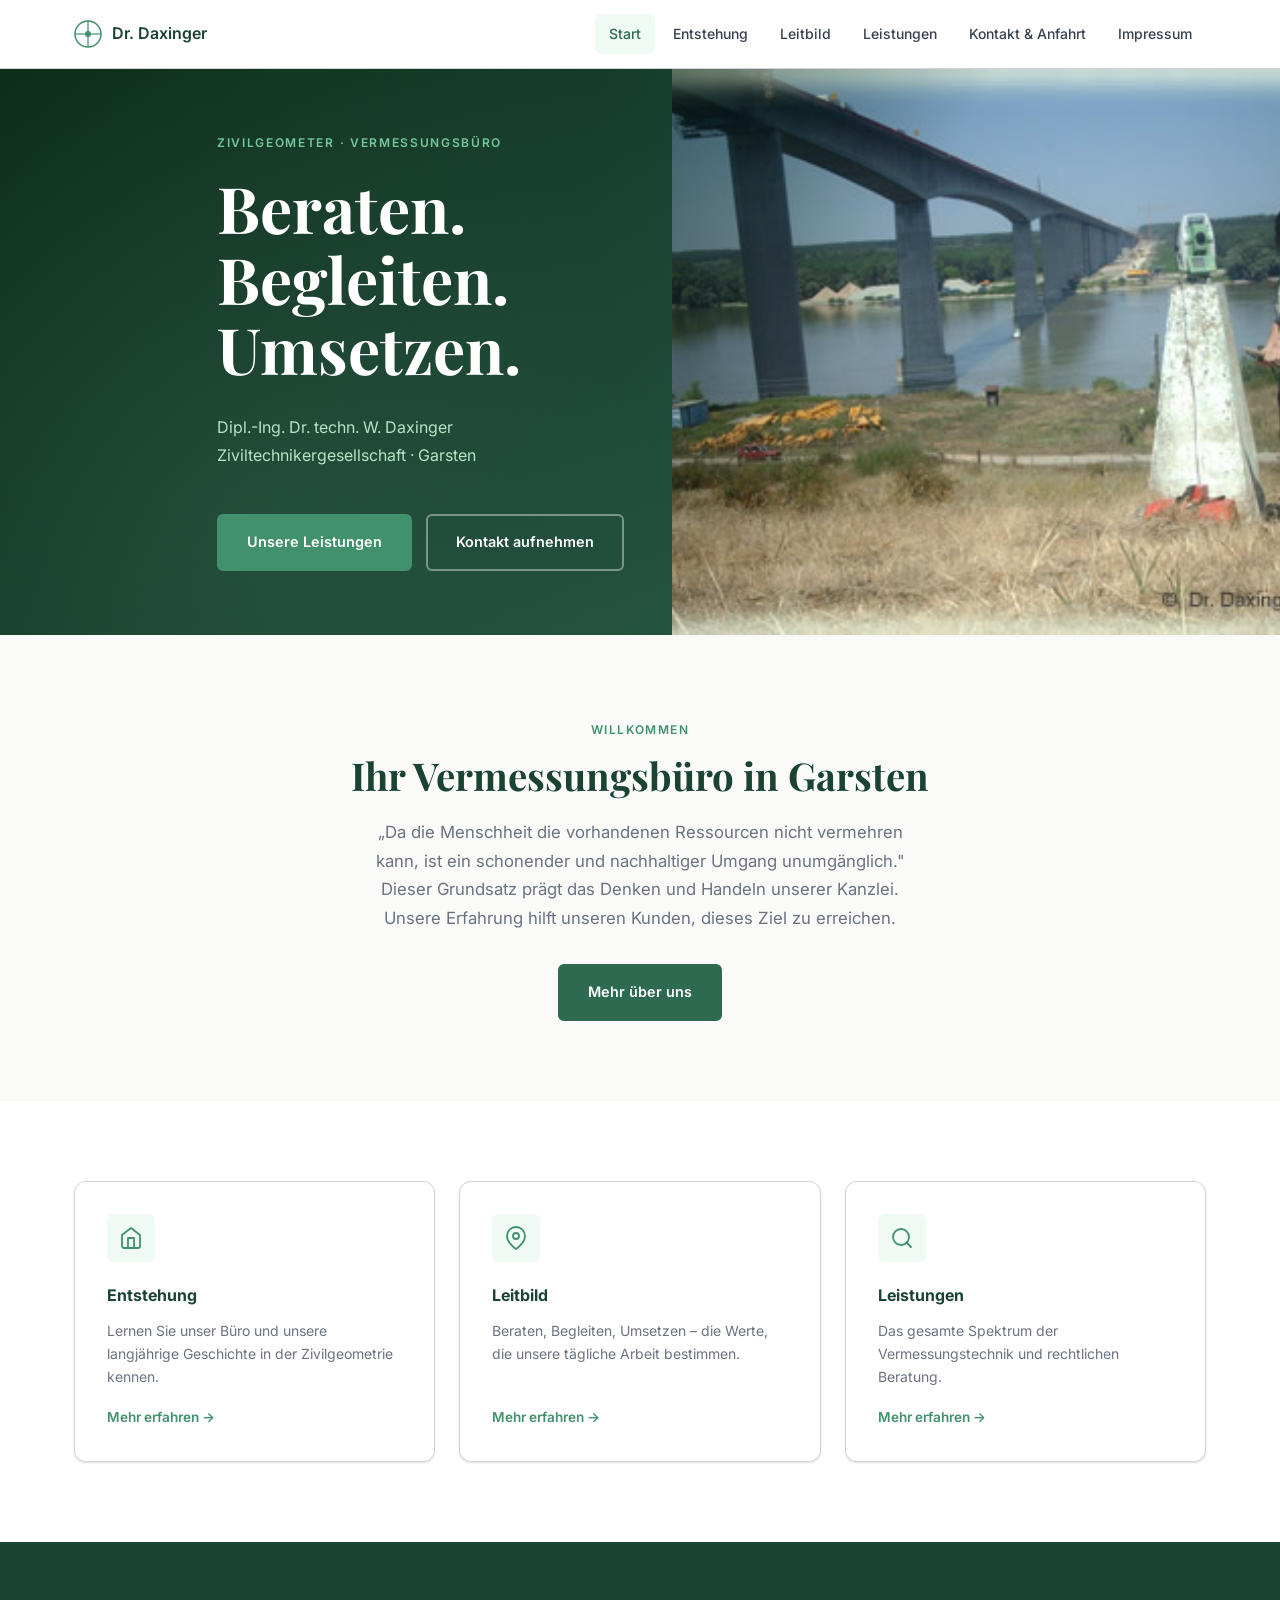
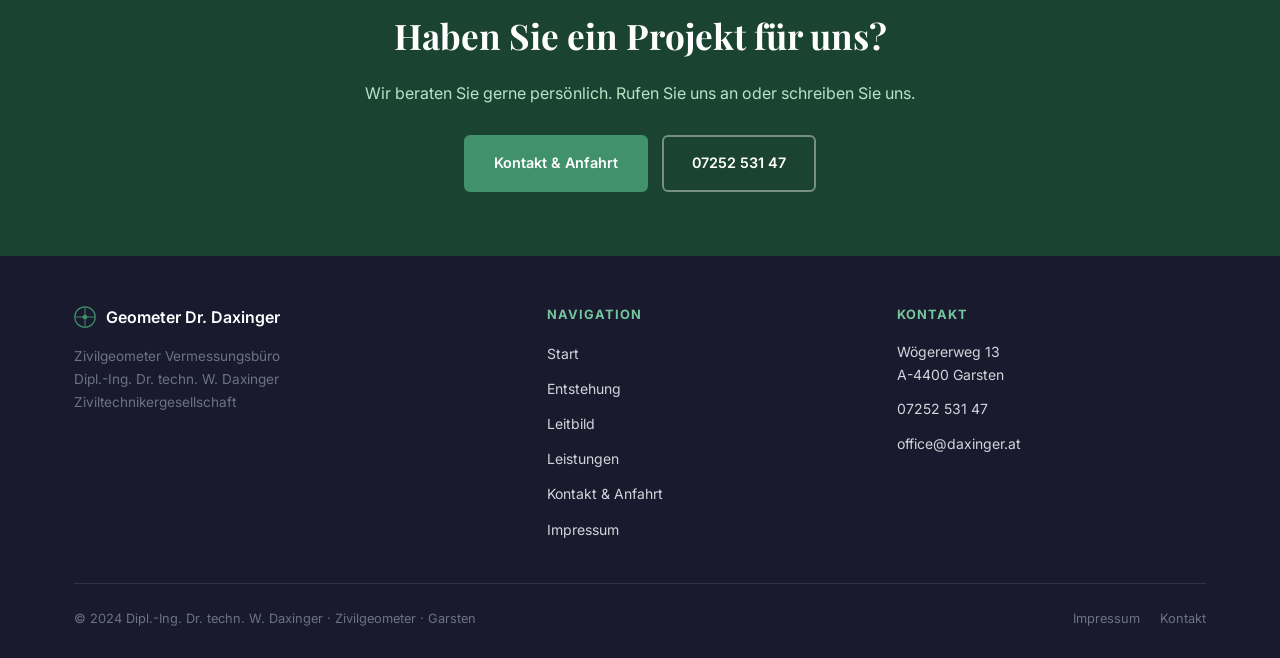
==== index.html @ 182a6be8 "Website Geometer Dr. Daxinger" ====
<!DOCTYPE html>
<html lang="de">
<head>
  <meta charset="UTF-8" />
  <meta name="viewport" content="width=device-width, initial-scale=1.0" />
  <title>Geometer Dr. Daxinger – Zivilgeometer & Vermessungsbüro Garsten</title>
  <meta name="description" content="Zivilgeometer Vermessungsbüro Dipl.-Ing. Dr. techn. W. Daxinger – Ziviltechnikergesellschaft, Wögererweg 13, A-4400 Garsten. Beraten · Begleiten · Umsetzen." />
  <link rel="preconnect" href="https://fonts.googleapis.com" />
  <link rel="preconnect" href="https://fonts.gstatic.com" crossorigin />
  <link href="https://fonts.googleapis.com/css2?family=Inter:wght@300;400;500;600;700&family=Playfair+Display:wght@600;700&display=swap" rel="stylesheet" />
  <link rel="stylesheet" href="style.css" />
</head>
<body>

  <!-- ===== NAVIGATION ===== -->
  <header class="site-header">
    <nav class="nav container">
      <a href="index.html" class="nav-logo">
        <span class="logo-icon">
          <svg width="28" height="28" viewBox="0 0 28 28" fill="none" xmlns="http://www.w3.org/2000/svg">
            <circle cx="14" cy="14" r="13" stroke="currentColor" stroke-width="1.5"/>
            <line x1="14" y1="1" x2="14" y2="27" stroke="currentColor" stroke-width="1.2"/>
            <line x1="1" y1="14" x2="27" y2="14" stroke="currentColor" stroke-width="1.2"/>
            <circle cx="14" cy="14" r="3" fill="currentColor"/>
          </svg>
        </span>
        <span class="logo-text">Dr. Daxinger</span>
      </a>
      <button class="nav-toggle" id="navToggle" aria-label="Menü öffnen">
        <span></span><span></span><span></span>
      </button>
      <ul class="nav-links" id="navLinks">
        <li><a href="index.html" class="active">Start</a></li>
        <li><a href="entstehung.html">Entstehung</a></li>
        <li><a href="leitbild.html">Leitbild</a></li>
        <li><a href="leistungen.html">Leistungen</a></li>
        <li><a href="kontakt.html">Kontakt & Anfahrt</a></li>
        <li><a href="impressum.html">Impressum</a></li>
      </ul>
    </nav>
  </header>

  <main>
    <!-- ===== HERO ===== -->
    <section class="hero">
      <div class="hero-bg"></div>
      <div class="hero-content">
        <p class="hero-label">Zivilgeometer · Vermessungsbüro</p>
        <h1 class="hero-title">Beraten.<br/>Begleiten.<br/>Umsetzen.</h1>
        <p class="hero-sub">
          Dipl.-Ing. Dr. techn. W. Daxinger<br/>
          Ziviltechnikergesellschaft · Garsten
        </p>
        <div class="hero-actions">
          <a href="leistungen.html" class="btn btn-primary">Unsere Leistungen</a>
          <a href="kontakt.html" class="btn btn-outline">Kontakt aufnehmen</a>
        </div>
      </div>
      <div class="hero-image-wrap">
        <img src="images/vermessung.jpg" alt="Vermessungsarbeiten an der Donaubrücke – Dr. Daxinger" class="hero-img" />
      </div>
    </section>

    <!-- ===== INTRO / LEITSATZ ===== -->
    <section class="section section-light">
      <div class="container section-center" style="margin-bottom:0;">
        <p class="section-label">Willkommen</p>
        <h2 class="section-title">Ihr Vermessungsbüro in Garsten</h2>
        <p class="section-intro">
          „Da die Menschheit die vorhandenen Ressourcen nicht vermehren kann, ist ein
          schonender und nachhaltiger Umgang unumgänglich." Dieser Grundsatz prägt das
          Denken und Handeln unserer Kanzlei. Unsere Erfahrung hilft unseren Kunden,
          dieses Ziel zu erreichen.
        </p>
        <div class="hero-actions" style="justify-content:center; margin-top:32px;">
          <a href="entstehung.html" class="btn btn-dark">Mehr über uns</a>
        </div>
      </div>
    </section>

    <!-- ===== QUICK LINKS ===== -->
    <section class="section">
      <div class="container">
        <div class="services-grid">
          <a href="entstehung.html" class="service-card">
            <div class="service-icon">
              <svg viewBox="0 0 24 24" fill="none" stroke="currentColor" stroke-width="1.8" stroke-linecap="round" stroke-linejoin="round">
                <path d="M3 9l9-7 9 7v11a2 2 0 0 1-2 2H5a2 2 0 0 1-2-2z"/><polyline points="9 22 9 12 15 12 15 22"/>
              </svg>
            </div>
            <h3>Entstehung</h3>
            <p>Lernen Sie unser Büro und unsere langjährige Geschichte in der Zivilgeometrie kennen.</p>
          </a>
          <a href="leitbild.html" class="service-card">
            <div class="service-icon">
              <svg viewBox="0 0 24 24" fill="none" stroke="currentColor" stroke-width="1.8" stroke-linecap="round" stroke-linejoin="round">
                <path d="M21 10c0 7-9 13-9 13s-9-6-9-13a9 9 0 0 1 18 0z"/><circle cx="12" cy="10" r="3"/>
              </svg>
            </div>
            <h3>Leitbild</h3>
            <p>Beraten, Begleiten, Umsetzen – die Werte, die unsere tägliche Arbeit bestimmen.</p>
          </a>
          <a href="leistungen.html" class="service-card">
            <div class="service-icon">
              <svg viewBox="0 0 24 24" fill="none" stroke="currentColor" stroke-width="1.8" stroke-linecap="round" stroke-linejoin="round">
                <circle cx="11" cy="11" r="8"/><line x1="21" y1="21" x2="16.65" y2="16.65"/>
              </svg>
            </div>
            <h3>Leistungen</h3>
            <p>Das gesamte Spektrum der Vermessungstechnik und rechtlichen Beratung.</p>
          </a>
        </div>
      </div>
    </section>

    <!-- ===== CTA ===== -->
    <section class="cta-strip">
      <div class="container">
        <h2>Haben Sie ein Projekt für uns?</h2>
        <p>Wir beraten Sie gerne persönlich. Rufen Sie uns an oder schreiben Sie uns.</p>
        <div class="hero-actions" style="justify-content:center;">
          <a href="kontakt.html" class="btn btn-primary">Kontakt & Anfahrt</a>
          <a href="tel:+4372525347" class="btn btn-outline">07252 531 47</a>
        </div>
      </div>
    </section>
  </main>

  <!-- ===== FOOTER ===== -->
  <footer class="site-footer">
    <div class="container">
      <div class="footer-top">
        <div class="footer-brand-block">
          <div class="footer-brand">
            <span class="logo-icon">
              <svg width="22" height="22" viewBox="0 0 28 28" fill="none" xmlns="http://www.w3.org/2000/svg">
                <circle cx="14" cy="14" r="13" stroke="currentColor" stroke-width="1.5"/>
                <line x1="14" y1="1" x2="14" y2="27" stroke="currentColor" stroke-width="1.2"/>
                <line x1="1" y1="14" x2="27" y2="14" stroke="currentColor" stroke-width="1.2"/>
                <circle cx="14" cy="14" r="3" fill="currentColor"/>
              </svg>
            </span>
            <span>Geometer Dr. Daxinger</span>
          </div>
          <p>
            Zivilgeometer Vermessungsbüro<br/>
            Dipl.-Ing. Dr. techn. W. Daxinger<br/>
            Ziviltechnikergesellschaft
          </p>
        </div>
        <div class="footer-col">
          <h4>Navigation</h4>
          <ul>
            <li><a href="index.html">Start</a></li>
            <li><a href="entstehung.html">Entstehung</a></li>
            <li><a href="leitbild.html">Leitbild</a></li>
            <li><a href="leistungen.html">Leistungen</a></li>
            <li><a href="kontakt.html">Kontakt & Anfahrt</a></li>
            <li><a href="impressum.html">Impressum</a></li>
          </ul>
        </div>
        <div class="footer-col">
          <h4>Kontakt</h4>
          <ul>
            <li><p>Wögererweg 13<br/>A-4400 Garsten</p></li>
            <li><a href="tel:+4372525347">07252 531 47</a></li>
            <li><a href="mailto:office@daxinger.at">office@daxinger.at</a></li>
          </ul>
        </div>
      </div>
      <div class="footer-bottom">
        <p class="footer-copy">© 2024 Dipl.-Ing. Dr. techn. W. Daxinger · Zivilgeometer · Garsten</p>
        <nav class="footer-nav">
          <a href="impressum.html">Impressum</a>
          <a href="kontakt.html">Kontakt</a>
        </nav>
      </div>
    </div>
  </footer>

  <script src="main.js"></script>
</body>
</html>
---- style.css ----
/* ===== CSS VARIABLES ===== */
:root {
  --green-900: #0d2b1a;
  --green-800: #1B4332;
  --green-700: #2d6a4f;
  --green-600: #40916c;
  --green-400: #74c69d;
  --green-200: #b7e4c7;
  --green-50:  #f0faf4;
  --cream:     #fafaf8;
  --white:     #ffffff;
  --gray-900:  #1a1a2e;
  --gray-700:  #374151;
  --gray-500:  #6b7280;
  --gray-300:  #d1d5db;
  --gray-100:  #f3f4f6;

  --font-body: 'Inter', system-ui, sans-serif;
  --font-display: 'Playfair Display', Georgia, serif;

  --radius-sm: 6px;
  --radius-md: 12px;
  --radius-lg: 20px;

  --shadow-sm: 0 1px 3px rgba(0,0,0,.08), 0 1px 2px rgba(0,0,0,.06);
  --shadow-md: 0 4px 16px rgba(0,0,0,.10);
  --shadow-lg: 0 10px 40px rgba(0,0,0,.14);

  --transition: 0.25s ease;
}

/* ===== RESET & BASE ===== */
*, *::before, *::after { box-sizing: border-box; margin: 0; padding: 0; }

html { scroll-behavior: smooth; font-size: 16px; }

body {
  font-family: var(--font-body);
  color: var(--gray-700);
  background: var(--white);
  line-height: 1.7;
  -webkit-font-smoothing: antialiased;
  display: flex;
  flex-direction: column;
  min-height: 100vh;
}

img { max-width: 100%; display: block; }
a  { text-decoration: none; color: inherit; }
address { font-style: normal; }

main { flex: 1 0 auto; }

/* ===== LAYOUT ===== */
.container {
  max-width: 1180px;
  margin: 0 auto;
  padding: 0 24px;
}

.section {
  padding: 80px 0;
}

.section-light { background: var(--cream); }
.section-dark  { background: var(--green-800); color: var(--white); }
.section-green { background: var(--green-900); color: var(--white); }

.section-center { text-align: center; max-width: 640px; margin: 0 auto 56px; }

.section-label {
  display: inline-block;
  font-size: 0.75rem;
  font-weight: 600;
  letter-spacing: .12em;
  text-transform: uppercase;
  color: var(--green-600);
  margin-bottom: 12px;
}
.section-label-light { color: var(--green-400); }

.section-title {
  font-family: var(--font-display);
  font-size: clamp(1.75rem, 3vw, 2.5rem);
  font-weight: 700;
  line-height: 1.2;
  color: var(--green-800);
  margin-bottom: 20px;
}
.section-title-light { color: var(--white); }

.section-intro {
  font-size: 1.05rem;
  color: var(--gray-500);
  max-width: 560px;
  margin: 0 auto;
}

/* ===== NAVIGATION ===== */
.site-header {
  position: sticky;
  top: 0;
  z-index: 100;
  background: rgba(255,255,255,0.95);
  backdrop-filter: blur(12px);
  -webkit-backdrop-filter: blur(12px);
  border-bottom: 1px solid var(--gray-300);
}

.nav {
  display: flex;
  align-items: center;
  justify-content: space-between;
  height: 68px;
}

.nav-logo {
  display: flex;
  align-items: center;
  gap: 10px;
  color: var(--green-800);
  font-weight: 600;
  font-size: 1rem;
}

.logo-icon {
  display: flex;
  align-items: center;
  color: var(--green-600);
}

.nav-links {
  display: flex;
  list-style: none;
  gap: 4px;
}

.nav-links a {
  display: block;
  padding: 8px 14px;
  border-radius: var(--radius-sm);
  font-size: 0.875rem;
  font-weight: 500;
  color: var(--gray-700);
  transition: background var(--transition), color var(--transition);
}
.nav-links a:hover,
.nav-links a.active {
  background: var(--green-50);
  color: var(--green-700);
}

.nav-toggle {
  display: none;
  flex-direction: column;
  gap: 5px;
  background: none;
  border: none;
  cursor: pointer;
  padding: 6px;
}
.nav-toggle span {
  display: block;
  width: 24px;
  height: 2px;
  background: var(--green-800);
  border-radius: 2px;
  transition: transform var(--transition), opacity var(--transition);
}

/* ===== HOMEPAGE HERO ===== */
.hero {
  position: relative;
  display: grid;
  grid-template-columns: 1.05fr 0.95fr;
  align-items: stretch;
  overflow: hidden;
  min-height: 560px;
}

.hero-bg {
  position: absolute;
  inset: 0;
  background: linear-gradient(135deg, var(--green-900) 0%, var(--green-800) 50%, var(--green-700) 100%);
  z-index: 0;
}
.hero-bg::after {
  content: '';
  position: absolute;
  inset: 0;
  background-image:
    radial-gradient(circle at 20% 80%, rgba(116,198,157,.12) 0%, transparent 50%),
    radial-gradient(circle at 80% 20%, rgba(116,198,157,.08) 0%, transparent 40%);
}

.hero-content {
  position: relative;
  z-index: 2;
  padding: 64px 48px 64px 24px;
  max-width: 600px;
  margin-left: auto;
  align-self: center;
}

.hero-label {
  font-size: 0.75rem;
  font-weight: 600;
  letter-spacing: .14em;
  text-transform: uppercase;
  color: var(--green-400);
  margin-bottom: 20px;
}

.hero-title {
  font-family: var(--font-display);
  font-size: clamp(2.8rem, 5vw, 4.5rem);
  font-weight: 700;
  line-height: 1.1;
  color: var(--white);
  margin-bottom: 28px;
}

.hero-sub {
  font-size: 1rem;
  color: var(--green-200);
  line-height: 1.8;
  margin-bottom: 44px;
}

.hero-actions {
  display: flex;
  gap: 14px;
  flex-wrap: wrap;
}

.hero-image-wrap {
  position: relative;
  z-index: 2;
  min-height: 400px;
  overflow: hidden;
  animation: heroWipe 1.2s cubic-bezier(.22,.61,.36,1) both;
}

.hero-img {
  width: 100%;
  height: 100%;
  object-fit: cover;
  object-position: center;
  animation:
    heroZoomIn 1.6s cubic-bezier(.22,.61,.36,1) both,
    heroDrift 18s ease-in-out 1.6s infinite alternate;
}

/* Image wipes in from the right edge */
@keyframes heroWipe {
  0%   { opacity: 0; clip-path: inset(0 0 0 100%); }
  100% { opacity: 1; clip-path: inset(0 0 0 0%); }
}

/* Settles from a slight zoom on load */
@keyframes heroZoomIn {
  0%   { transform: scale(1.18); }
  100% { transform: scale(1); }
}

/* Subtle continuous life after the intro */
@keyframes heroDrift {
  0%   { transform: scale(1); }
  100% { transform: scale(1.06); }
}

@media (prefers-reduced-motion: reduce) {
  .hero-image-wrap { animation: none; }
  .hero-img { animation: none; }
}
.hero-image-wrap::after {
  content: '';
  position: absolute;
  inset: 0;
  background: linear-gradient(120deg, rgba(13,43,26,.45) 0%, rgba(13,43,26,0) 35%);
  pointer-events: none;
}

/* ===== INNER PAGE HEADER BANNER ===== */
.page-hero {
  position: relative;
  background: linear-gradient(135deg, var(--green-900) 0%, var(--green-800) 60%, var(--green-700) 100%);
  color: var(--white);
  padding: 72px 0 64px;
  overflow: hidden;
}
.page-hero::before {
  content: '';
  position: absolute;
  top: 50%;
  right: -60px;
  transform: translateY(-50%);
  width: 540px;
  height: 240px;
  background: url('images/adler-logo.jpg') center/contain no-repeat;
  opacity: 0.30;
  mix-blend-mode: screen;
  -webkit-mask-image: radial-gradient(ellipse 60% 65% at 55% 50%, #000 35%, transparent 72%);
  mask-image: radial-gradient(ellipse 60% 65% at 55% 50%, #000 35%, transparent 72%);
  pointer-events: none;
}
.page-hero .container { position: relative; z-index: 2; }

.breadcrumb {
  font-size: 0.8rem;
  color: var(--green-400);
  margin-bottom: 14px;
  display: flex;
  gap: 8px;
  align-items: center;
}
.breadcrumb a { color: var(--green-400); transition: color var(--transition); }
.breadcrumb a:hover { color: var(--white); }
.breadcrumb span { color: var(--green-200); opacity: .6; }

.page-hero h1 {
  font-family: var(--font-display);
  font-size: clamp(2rem, 4vw, 3rem);
  font-weight: 700;
  line-height: 1.15;
  margin-bottom: 14px;
}
.page-hero p {
  font-size: 1.05rem;
  color: var(--green-200);
  max-width: 620px;
}

/* ===== BUTTONS ===== */
.btn {
  display: inline-flex;
  align-items: center;
  gap: 8px;
  padding: 14px 28px;
  border-radius: var(--radius-sm);
  font-size: 0.9rem;
  font-weight: 600;
  cursor: pointer;
  border: 2px solid transparent;
  transition: all var(--transition);
  white-space: nowrap;
}
.btn-primary {
  background: var(--green-600);
  color: var(--white);
  border-color: var(--green-600);
}
.btn-primary:hover {
  background: var(--green-400);
  border-color: var(--green-400);
  color: var(--green-900);
}
.btn-outline {
  background: transparent;
  color: var(--white);
  border-color: rgba(255,255,255,.4);
}
.btn-outline:hover {
  background: rgba(255,255,255,.1);
  border-color: rgba(255,255,255,.7);
}
.btn-dark {
  background: var(--green-700);
  color: var(--white);
  border-color: var(--green-700);
}
.btn-dark:hover {
  background: var(--green-800);
  border-color: var(--green-800);
}

/* ===== TWO-COLUMN SECTION ===== */
.section-grid {
  display: grid;
  grid-template-columns: 1fr 1fr;
  gap: 64px;
  align-items: center;
}
.section-text p {
  margin-bottom: 16px;
  font-size: 1rem;
  color: var(--gray-700);
}

.section-photo {
  border-radius: var(--radius-lg);
  overflow: hidden;
  box-shadow: var(--shadow-lg);
}
.section-photo img { width: 100%; height: 100%; object-fit: cover; }
.photo-caption {
  font-size: 0.8rem;
  color: var(--gray-500);
  margin-top: 10px;
  text-align: center;
}

.card-highlight {
  background: var(--white);
  border-radius: var(--radius-lg);
  padding: 40px;
  box-shadow: var(--shadow-lg);
  border: 1px solid var(--gray-100);
}
.highlight-stat { display: flex; flex-direction: column; margin-bottom: 28px; }
.stat-num {
  font-size: 0.85rem; font-weight: 600; text-transform: uppercase;
  letter-spacing: .1em; color: var(--green-600);
}
.stat-label {
  font-family: var(--font-display); font-size: 1.8rem; font-weight: 700;
  color: var(--green-800); margin: 4px 0 8px;
}
.stat-desc { font-size: 0.9rem; color: var(--gray-500); line-height: 1.6; }
.highlight-badges { display: flex; flex-wrap: wrap; gap: 8px; }
.badge {
  background: var(--green-50); color: var(--green-700);
  border: 1px solid var(--green-200); padding: 6px 14px;
  border-radius: 100px; font-size: 0.8rem; font-weight: 600;
}

/* ===== LEITBILD ===== */
.leitbild-grid {
  display: grid;
  grid-template-columns: 1fr 1.4fr;
  gap: 64px;
  align-items: start;
}
.leitbild-quote blockquote {
  font-family: var(--font-display);
  font-size: clamp(1.2rem, 2vw, 1.55rem);
  font-style: italic;
  color: var(--green-200);
  line-height: 1.6;
  margin-bottom: 24px;
  position: relative;
  padding-left: 24px;
}
.leitbild-quote blockquote::before {
  content: '';
  position: absolute;
  left: 0; top: 4px; bottom: 4px;
  width: 3px; background: var(--green-400); border-radius: 3px;
}
.quote-context { font-size: 0.95rem; color: var(--green-200); opacity: 0.85; }
.leitbild-values { display: flex; flex-direction: column; gap: 20px; }
.value-card {
  background: rgba(255,255,255,.07);
  border: 1px solid rgba(255,255,255,.12);
  border-radius: var(--radius-md);
  padding: 28px;
  display: flex; gap: 20px; align-items: flex-start;
  transition: background var(--transition);
}
.value-card:hover { background: rgba(255,255,255,.11); }
.value-icon {
  flex-shrink: 0; width: 40px; height: 40px;
  background: rgba(116,198,157,.15); border-radius: var(--radius-sm);
  display: flex; align-items: center; justify-content: center; color: var(--green-400);
}
.value-icon svg { width: 20px; height: 20px; }
.value-card h3 { font-size: 1rem; font-weight: 700; color: var(--white); margin-bottom: 6px; }
.value-card p { font-size: 0.875rem; color: var(--green-200); opacity: 0.85; line-height: 1.6; }

/* ===== LEITBILD (Bild + Text, hell) ===== */
.leitbild-layout {
  display: grid;
  grid-template-columns: 0.85fr 1.15fr;
  gap: 64px;
  align-items: center;
}
.leitbild-figure { display: flex; justify-content: center; }
.leitbild-figure img {
  max-width: 330px;
  width: 100%;
  height: auto;
  border-radius: var(--radius-md);
  box-shadow: var(--shadow-lg);
}
.leitbild-figure figcaption {
  font-size: 0.8rem;
  color: var(--gray-500);
  margin-top: 12px;
  text-align: center;
}
.leitbild-body p {
  margin-bottom: 18px;
  font-size: 1.02rem;
  color: var(--gray-700);
}
.leitbild-body p:last-child { margin-bottom: 0; }
.lead-quote {
  max-width: 780px;
  margin: 0 auto;
  text-align: center;
  font-family: var(--font-display);
  font-style: italic;
  font-size: clamp(1.2rem, 2.2vw, 1.6rem);
  line-height: 1.5;
  color: var(--green-700);
  position: relative;
  padding-top: 28px;
}
.lead-quote::before {
  content: '';
  position: absolute;
  top: 0; left: 50%;
  transform: translateX(-50%);
  width: 48px; height: 3px;
  background: var(--green-400);
  border-radius: 3px;
}

@media (max-width: 768px) {
  .leitbild-layout { grid-template-columns: 1fr; gap: 36px; }
  .leitbild-figure { order: -1; }
}

/* ===== LEISTUNGEN ===== */
.services-grid {
  display: grid;
  grid-template-columns: repeat(3, 1fr);
  gap: 24px;
}
.service-card {
  background: var(--white);
  border: 1px solid var(--gray-100);
  border-radius: var(--radius-md);
  padding: 32px;
  box-shadow: var(--shadow-sm);
  transition: transform var(--transition), box-shadow var(--transition);
}
.service-card:hover { transform: translateY(-4px); box-shadow: var(--shadow-lg); }
.service-icon {
  width: 48px; height: 48px; background: var(--green-50);
  border-radius: var(--radius-sm); display: flex; align-items: center;
  justify-content: center; color: var(--green-600); margin-bottom: 20px;
  transition: background var(--transition), color var(--transition);
}
.service-icon svg { width: 24px; height: 24px; }
.service-card h3 { font-size: 1rem; font-weight: 700; color: var(--green-800); margin-bottom: 10px; }
.service-card p { font-size: 0.875rem; color: var(--gray-500); line-height: 1.65; }

/* Clickable service cards (links) get a clear call-to-action */
a.service-card {
  display: flex;
  flex-direction: column;
  cursor: pointer;
  border-color: var(--gray-300);
}
a.service-card::after {
  content: 'Mehr erfahren \2192';
  margin-top: auto;
  padding-top: 18px;
  align-self: flex-start;
  font-size: 0.85rem;
  font-weight: 600;
  color: var(--green-600);
  display: inline-block;
  transition: transform var(--transition), color var(--transition);
}
a.service-card:hover {
  border-color: var(--green-500, var(--green-600));
  border-color: var(--green-600);
}
a.service-card:hover::after {
  transform: translateX(5px);
  color: var(--green-800);
}
a.service-card:hover .service-icon {
  background: var(--green-600);
  color: #fff;
}
a.service-card:focus-visible {
  outline: 2px solid var(--green-600);
  outline-offset: 3px;
}

/* ===== SERVICE DETAIL PAGES ===== */
.service-figure { display: flex; flex-direction: column; align-items: center; }
.service-figure img {
  max-width: 360px;
  width: 100%;
  height: auto;
  border-radius: var(--radius-md);
  box-shadow: var(--shadow-lg);
  border: 6px solid #fff;
}
.service-figure figcaption {
  font-size: 0.8rem;
  color: var(--gray-500);
  margin-top: 12px;
  text-align: center;
}
.service-text-block p {
  margin-bottom: 18px;
  font-size: 1.02rem;
  color: var(--gray-700);
}
.service-text-block p:last-child { margin-bottom: 0; }

.subservice-head { text-align: center; max-width: 620px; margin: 0 auto 40px; }

.service-nav-wrap { text-align: center; }
.service-nav-wrap h3 {
  font-size: 0.8rem; font-weight: 700; text-transform: uppercase;
  letter-spacing: .08em; color: var(--green-600); margin-bottom: 20px;
}
.service-nav {
  display: flex; flex-wrap: wrap; gap: 10px; justify-content: center;
}
.service-nav a {
  padding: 10px 18px; border-radius: 100px;
  font-size: 0.875rem; font-weight: 600;
  background: var(--green-50); color: var(--green-700);
  border: 1px solid var(--green-200);
  transition: all var(--transition);
}
.service-nav a:hover { background: var(--green-600); color: #fff; border-color: var(--green-600); }
.service-nav a.current { background: var(--green-700); color: #fff; border-color: var(--green-700); }

.leistungen-photo {
  max-width: 560px; margin: 0 auto 8px;
  border-radius: var(--radius-md); overflow: hidden;
  box-shadow: var(--shadow-lg); border: 6px solid #fff;
}
.leistungen-photo img { width: 100%; display: block; }

@media (max-width: 768px) {
  .service-figure { order: -1; margin-bottom: 8px; }
}

/* ===== CTA STRIP ===== */
.cta-strip {
  background: var(--green-800);
  color: var(--white);
  text-align: center;
  padding: 64px 0;
}
.cta-strip h2 {
  font-family: var(--font-display);
  font-size: clamp(1.6rem, 3vw, 2.2rem);
  margin-bottom: 14px;
}
.cta-strip p { color: var(--green-200); margin-bottom: 28px; }

/* ===== KONTAKT ===== */
.contact-grid {
  display: grid;
  grid-template-columns: 1fr 1.3fr;
  gap: 56px;
  align-items: start;
}
.contact-info { display: flex; flex-direction: column; gap: 28px; }
.contact-block { display: flex; gap: 16px; align-items: flex-start; }
.contact-icon {
  flex-shrink: 0; width: 40px; height: 40px;
  background: rgba(116,198,157,.15); border-radius: var(--radius-sm);
  display: flex; align-items: center; justify-content: center; color: var(--green-400);
}
.contact-icon svg { width: 18px; height: 18px; }
.contact-block h4 {
  font-size: 0.8rem; font-weight: 700; text-transform: uppercase;
  letter-spacing: .08em; color: var(--green-400); margin-bottom: 4px;
}
.contact-block p, .contact-block address {
  font-size: 0.95rem; color: var(--green-200); line-height: 1.7;
}
.contact-link { color: var(--green-400); font-size: 1rem; font-weight: 500; transition: color var(--transition); }
.contact-link:hover { color: var(--white); }
.contact-map iframe, .map-placeholder {
  width: 100%; border-radius: var(--radius-md); display: block; overflow: hidden;
}
.map-link {
  display: inline-block; margin-top: 12px; font-size: 0.85rem;
  color: var(--green-400); transition: color var(--transition);
}
.map-link:hover { color: var(--white); }

/* ===== IMPRESSUM ===== */
.impressum-grid {
  display: grid;
  grid-template-columns: repeat(3, 1fr);
  gap: 40px;
  margin-top: 8px;
}
.impressum-grid h4 {
  font-size: 0.8rem; font-weight: 700; text-transform: uppercase;
  letter-spacing: .08em; color: var(--green-700); margin-bottom: 12px;
}
.impressum-grid p { font-size: 0.875rem; color: var(--gray-500); line-height: 1.7; margin-bottom: 12px; }
.impressum-grid a { color: var(--green-600); }
.impressum-grid a:hover { text-decoration: underline; }

/* ===== FOOTER ===== */
.site-footer {
  background: var(--gray-900);
  color: var(--gray-300);
  padding: 48px 0 28px;
  flex-shrink: 0;
}
.footer-top {
  display: grid;
  grid-template-columns: 1.4fr 1fr 1fr;
  gap: 40px;
  padding-bottom: 32px;
  border-bottom: 1px solid rgba(255,255,255,.1);
}
.footer-brand-block .footer-brand {
  display: flex; align-items: center; gap: 10px;
  font-weight: 600; color: var(--white); font-size: 1rem; margin-bottom: 14px;
}
.footer-brand-block p { font-size: 0.85rem; color: var(--gray-500); line-height: 1.7; }
.footer-col h4 {
  font-size: 0.8rem; font-weight: 700; text-transform: uppercase;
  letter-spacing: .08em; color: var(--green-400); margin-bottom: 14px;
}
.footer-col ul { list-style: none; }
.footer-col li { margin-bottom: 8px; }
.footer-col a, .footer-col p {
  font-size: 0.875rem; color: var(--gray-300); transition: color var(--transition);
}
.footer-col a:hover { color: var(--white); }
.footer-bottom {
  display: flex; align-items: center; justify-content: space-between;
  gap: 16px; flex-wrap: wrap; padding-top: 24px;
}
.footer-copy { font-size: 0.8rem; color: var(--gray-500); }
.footer-nav { display: flex; gap: 20px; }
.footer-nav a { font-size: 0.8rem; color: var(--gray-500); transition: color var(--transition); }
.footer-nav a:hover { color: var(--white); }

/* ===== RESPONSIVE ===== */
@media (max-width: 1024px) {
  .hero { grid-template-columns: 1fr; min-height: auto; }
  .hero-content { padding: 64px 24px 48px; margin: 0 auto; max-width: 600px; }
  .hero-image-wrap { min-height: 320px; height: 360px; order: -1; }
  .leitbild-grid { grid-template-columns: 1fr; gap: 40px; }
  .services-grid { grid-template-columns: repeat(2, 1fr); }
}

@media (max-width: 768px) {
  .section { padding: 56px 0; }
  .nav-toggle { display: flex; }
  .nav-links {
    display: none;
    position: absolute;
    top: 68px; left: 0; right: 0;
    background: var(--white);
    flex-direction: column;
    border-bottom: 1px solid var(--gray-300);
    padding: 12px;
    box-shadow: var(--shadow-md);
  }
  .nav-links.open { display: flex; }
  .nav-links li { width: 100%; }
  .nav-links a { width: 100%; padding: 12px 16px; }
  .section-grid   { grid-template-columns: 1fr; gap: 40px; }
  .contact-grid   { grid-template-columns: 1fr; gap: 40px; }
  .impressum-grid { grid-template-columns: 1fr; gap: 28px; }
  .services-grid  { grid-template-columns: 1fr; }
  .footer-top     { grid-template-columns: 1fr; gap: 28px; }
  .hero-title { font-size: 2.6rem; }
  .hero-actions { flex-direction: column; }
  .hero-actions .btn { width: 100%; justify-content: center; }
  .footer-bottom { flex-direction: column; text-align: center; }
}

@media (max-width: 480px) {
  .hero-title { font-size: 2.1rem; }
  .section-title { font-size: 1.6rem; }
  .page-hero h1 { font-size: 1.9rem; }
}

/* ===== UTILITIES ===== */
.visually-hidden {
  position: absolute; width: 1px; height: 1px;
  padding: 0; margin: -1px; overflow: hidden;
  clip: rect(0,0,0,0); white-space: nowrap; border: 0;
}
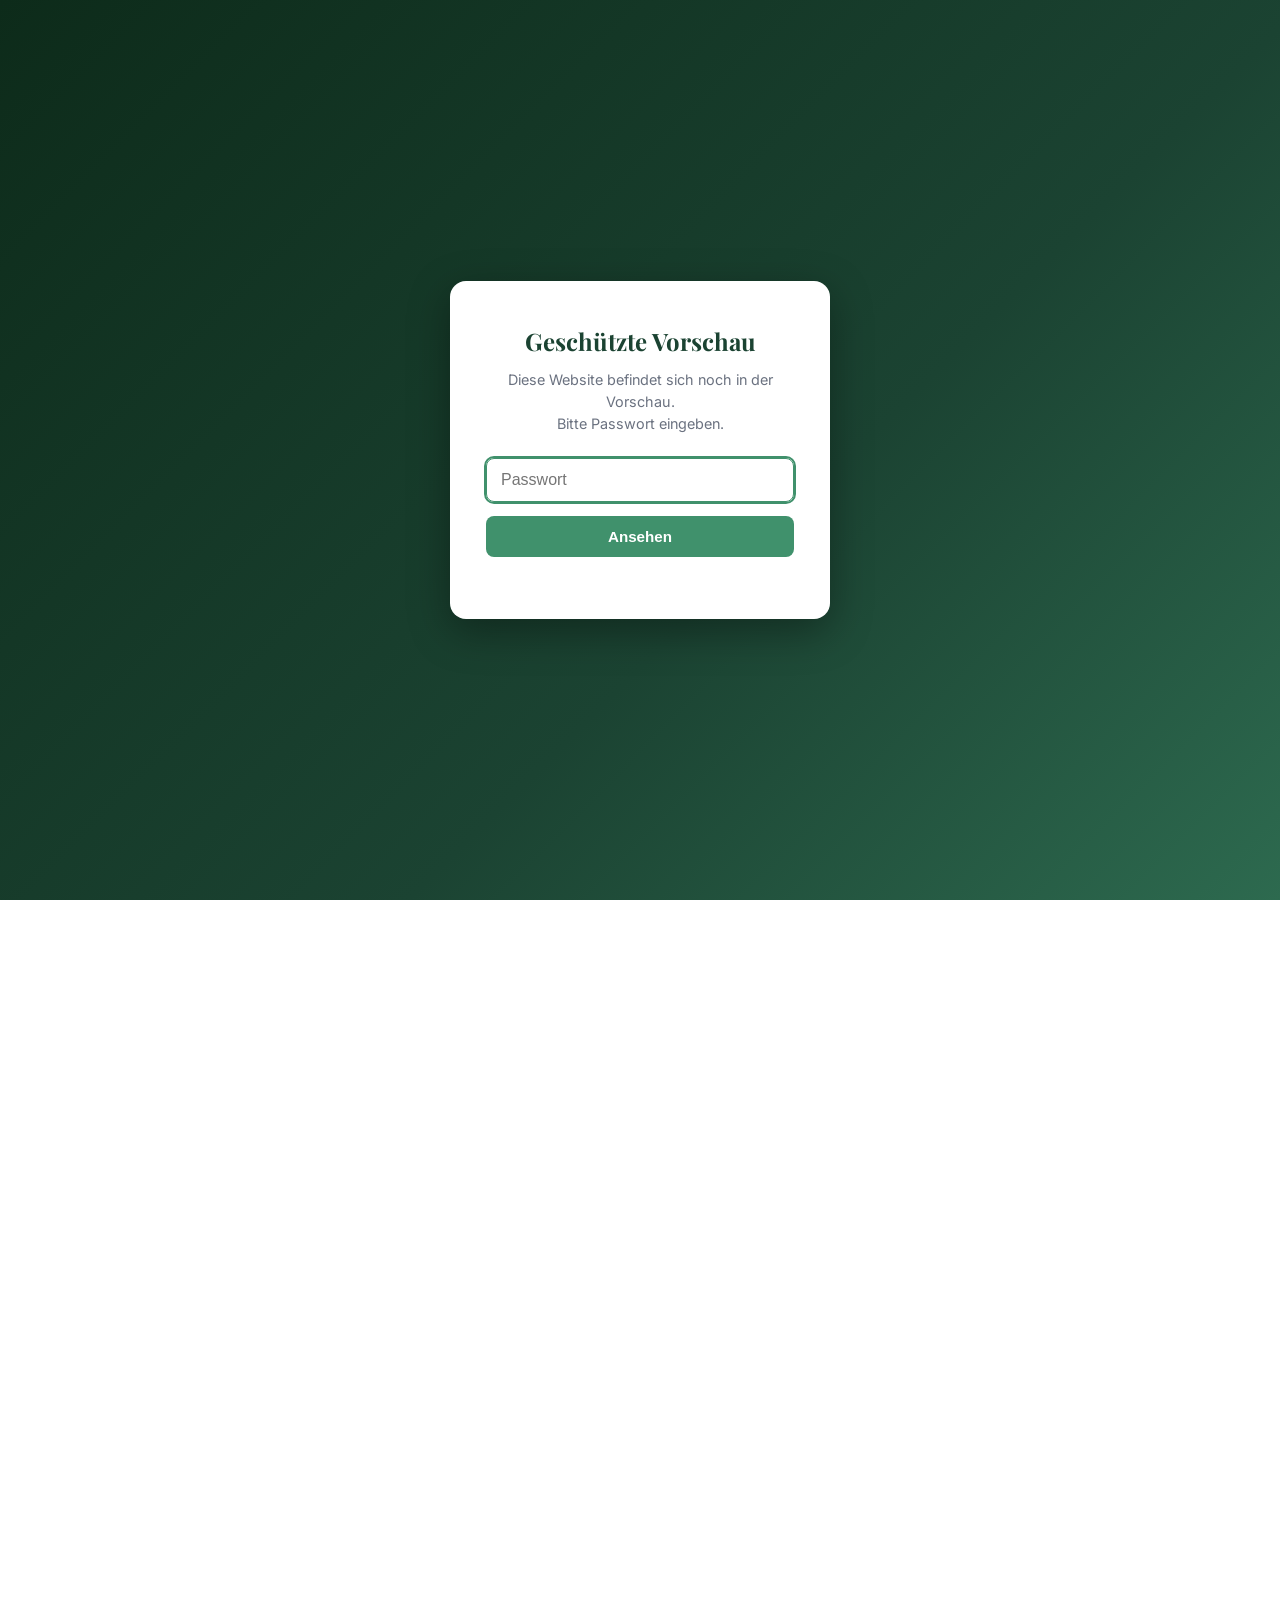
==== commit f004fdc0: "Vorschau-Passwortschutz (gate.js) auf allen Seiten Co-Authored-By: Claude Opus 4.8 <noreply@anthropi" ====
--- a/index.html
+++ b/index.html
@@ -9,6 +9,7 @@
   <link rel="preconnect" href="https://fonts.gstatic.com" crossorigin />
   <link href="https://fonts.googleapis.com/css2?family=Inter:wght@300;400;500;600;700&family=Playfair+Display:wght@600;700&display=swap" rel="stylesheet" />
   <link rel="stylesheet" href="style.css" />
+  <script src="gate.js"></script>
 </head>
 <body>
 
